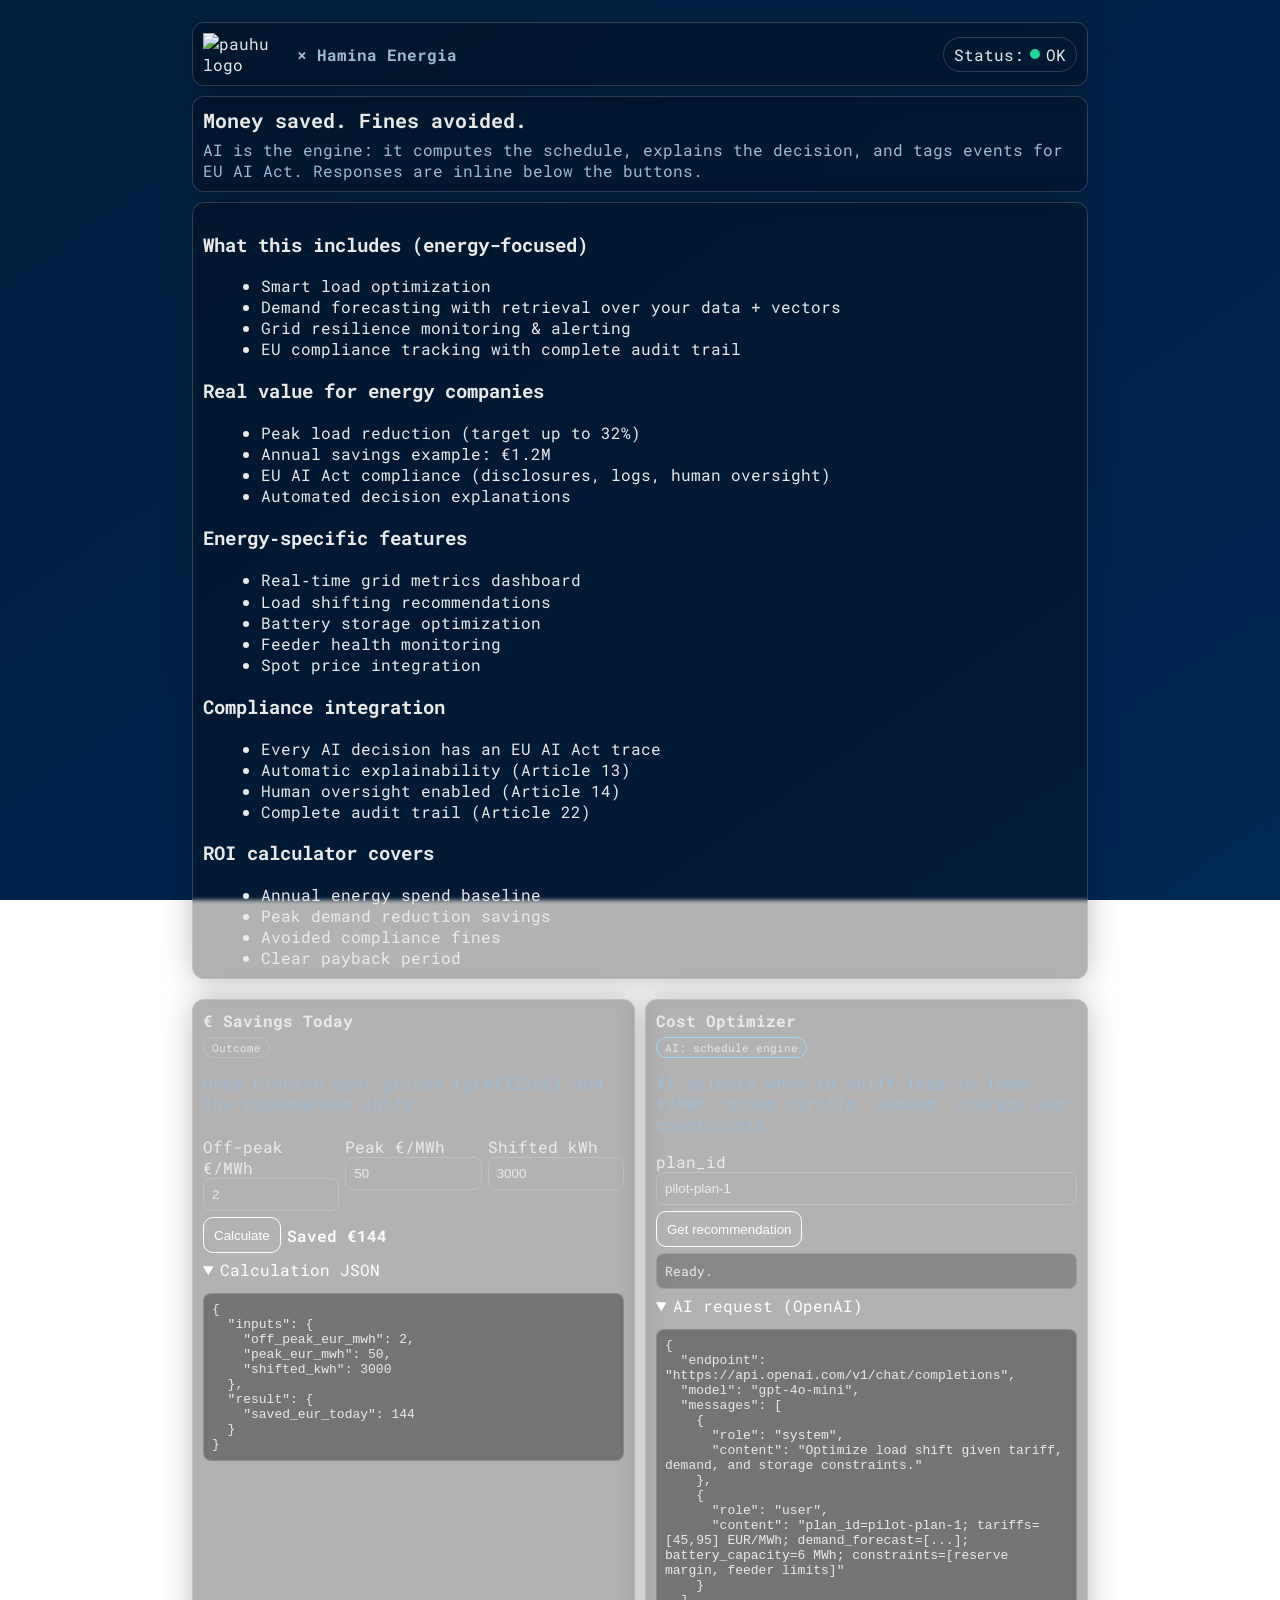
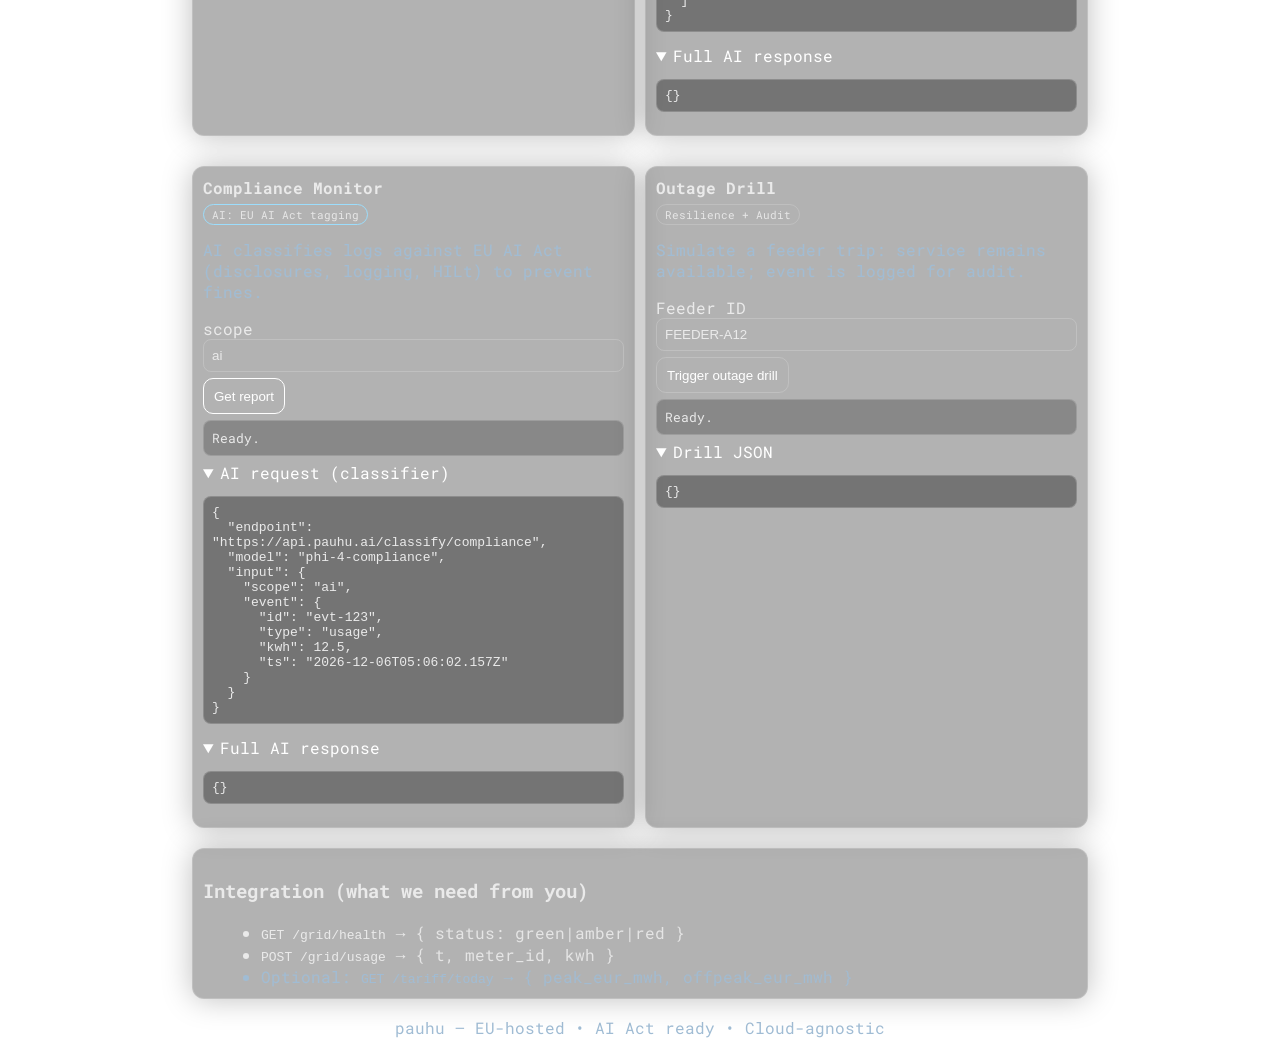
==== haminanenergia/index.html @ bd742d96 "Add files via upload" ====
<!doctype html>
<html lang="en">
<head>
  <meta charset="utf-8">
  <meta name="viewport" content="width=device-width, initial-scale=1">
  <title>pauhu × Hamina Energia — Cost & Compliance Demo</title>
  <meta name="description" content="Only what saves money or prevents fines.">
  <link rel="stylesheet" href="styles.css">
  <link rel="icon" href="/assets/pauhu.ai_brand_mark_nega.png" type="image/png">
  <link href="https://fonts.googleapis.com/css2?family=Roboto+Mono:wght@400;700&display=swap" rel="stylesheet">
</head>
<body>
  <main class="shell">
    <header class="hdr card">
      <div class="brand">
        <img class="logo" src="https://raw.githubusercontent.com/pauhu/demo/main/assets/pauhu.ai_logo_nega.png" alt="pauhu logo">
        <div class="tenant">× Hamina Energia</div>
      </div>
      <div class="badge" id="healthBadge">Status: <span class="dot dot-ok"></span> OK</div>
    </header>

    <section class="hero card">
      <h1>Money saved. Fines avoided.</h1>
      <p class="lead">AI is the engine: it computes the schedule, explains the decision, and tags events for EU AI Act. Responses are inline below the buttons.</p>
    </section>

    <!-- Energy Use Cases & Value -->
    <section class="card">
      <h3>What this includes (energy-focused)</h3>
      <ul class="usecases">
        <li>Smart load optimization</li>
        <li>Demand forecasting with retrieval over your data + vectors</li>
        <li>Grid resilience monitoring & alerting</li>
        <li>EU compliance tracking with complete audit trail</li>
      </ul>
      <h3>Real value for energy companies</h3>
      <ul class="value">
        <li>Peak load reduction (target up to 32%)</li>
        <li>Annual savings example: €1.2M</li>
        <li>EU AI Act compliance (disclosures, logs, human oversight)</li>
        <li>Automated decision explanations</li>
      </ul>
      <h3>Energy‑specific features</h3>
      <ul class="features">
        <li>Real‑time grid metrics dashboard</li>
        <li>Load shifting recommendations</li>
        <li>Battery storage optimization</li>
        <li>Feeder health monitoring</li>
        <li>Spot price integration</li>
      </ul>
      <h3>Compliance integration</h3>
      <ul class="compliance">
        <li>Every AI decision has an EU AI Act trace</li>
        <li>Automatic explainability (Article 13)</li>
        <li>Human oversight enabled (Article 14)</li>
        <li>Complete audit trail (Article 22)</li>
      </ul>
      <h3>ROI calculator covers</h3>
      <ul class="roi">
        <li>Annual energy spend baseline</li>
        <li>Peak demand reduction savings</li>
        <li>Avoided compliance fines</li>
        <li>Clear payback period</li>
      </ul>
    </section>

    <section class="grid">
      <!-- ROI -->
      <div class="mod card">
        <div class="head">
          <h3>€ Savings Today</h3>
          <span class="pill">Outcome</span>
        </div>
        <p class="muted">Uses Finnish spot prices (prefilled) and the recommended shift.</p>
        <div class="row">
          <label>Off-peak €/MWh <input id="priceOff" type="number" step="1" value="2"></label>
          <label>Peak €/MWh <input id="pricePeak" type="number" step="1" value="50"></label>
          <label>Shifted kWh <input id="shiftKwh" type="number" step="10" value="3000"></label>
        </div>
        <div class="actions">
          <button class="btn pri" onclick="calcSavings()">Calculate</button>
          <span id="previewSavings" class="preview"></span>
        </div>
        <details open>
          <summary>Calculation JSON</summary>
          <pre id="savingsOut">{}</pre>
        </details>
      </div>

      <!-- Optimizer -->
      <div class="mod card">
        <div class="head">
          <h3>Cost Optimizer</h3>
          <span class="pill ai">AI: schedule engine</span>
        </div>
        <p class="muted">AI selects when to shift load to lower €/MWh, given tariffs, demand, storage and constraints.</p>
        <label>plan_id <input id="windowId" value="pilot-plan-1"></label>
        <div class="actions">
          <button class="btn pri" onclick="getOptimization()">Get recommendation</button>
        </div>
        <div class="ai-ans" id="optInline">Ready.</div>
        <details open>
          <summary>AI request (OpenAI)</summary>
          <pre id="optReq">{}</pre>
        </details>
        <details open>
          <summary>Full AI response</summary>
          <pre id="outputOpt">{}</pre>
        </details>
      </div>

      <!-- Compliance -->
      <div class="mod card">
        <div class="head">
          <h3>Compliance Monitor</h3>
          <span class="pill ai">AI: EU AI Act tagging</span>
        </div>
        <p class="muted">AI classifies logs against EU AI Act (disclosures, logging, HILt) to prevent fines.</p>
        <label>scope <input id="compScope" value="ai"></label>
        <div class="actions">
          <button class="btn pri" onclick="getCompliance()">Get report</button>
        </div>
        <div class="ai-ans" id="compInline">Ready.</div>
        <details open>
          <summary>AI request (classifier)</summary>
          <pre id="compReq">{}</pre>
        </details>
        <details open>
          <summary>Full AI response</summary>
          <pre id="compOut">{}</pre>
        </details>
      </div>

      <!-- Outage Drill -->
      <div class="mod card">
        <div class="head">
          <h3>Outage Drill</h3>
          <span class="pill">Resilience + Audit</span>
        </div>
        <p class="muted">Simulate a feeder trip: service remains available; event is logged for audit.</p>
        <label>Feeder ID <input id="feederId" value="FEEDER-A12"></label>
        <div class="actions">
          <button class="btn" onclick="triggerOutage()">Trigger outage drill</button>
        </div>
        <div class="ai-ans" id="outageInline">Ready.</div>
        <details open>
          <summary>Drill JSON</summary>
          <pre id="outageOut">{}</pre>
        </details>
      </div>
    </section>

    <section class="card">
      <h3>Integration (what we need from you)</h3>
      <ul class="needs">
        <li><code>GET /grid/health</code> → <span class="hint">{ status: green|amber|red }</span></li>
        <li><code>POST /grid/usage</code> → <span class="hint">{ t, meter_id, kwh }</span></li>
        <li class="muted">Optional: <code>GET /tariff/today</code> → <span class="hint">{ peak_eur_mwh, offpeak_eur_mwh }</span></li>
      </ul>
    </section>

    <footer class="ft">
      <span class="muted">pauhu — EU-hosted • AI Act ready • Cloud-agnostic</span>
    </footer>
  </main>
  <input type="checkbox" id="demoMode" checked style="display:none">
  <script src="script.js"></script>
</body>
</html>
---- haminanenergia/styles.css ----
:root{
  --bg1:#001f3f; --bg2:#002855;
  --glass: rgba(0,0,0,.30);
  --line: rgba(255,255,255,.18);
  --text:#eaeaea; --muted:#a0bcd4; --accent:#ffffff; --ok:#22d69a; --warn:#ffd166; --bad:#ff5c74;
}
*{box-sizing:border-box}
html,body{margin:0;padding:0}
body{
  font-family:'Roboto Mono', monospace;
  background: linear-gradient(145deg,var(--bg1),var(--bg2)); color:var(--text);
  background-attachment: fixed;
}
.shell{max-width: 920px; padding: 12px; width:100%; margin:0 auto}
.card{
  background: var(--glass);
  backdrop-filter: blur(2px);
  border:1px solid var(--line);
  border-radius:12px;
  padding:10px;
  box-shadow:0 0 30px rgba(0,0,0,.25);
  margin:10px 0;
}
.hdr{display:flex;justify-content:space-between;align-items:center}
.brand{display:flex;align-items:center;gap:10px}
.logo{width:84px;height:auto;display:block} /* 3× bigger */
.tenant{color:var(--muted);font-weight:700}
.badge{border:1px solid var(--line);border-radius:999px;padding:6px 10px;display:flex;gap:6px;align-items:center}
.dot{display:inline-block;width:10px;height:10px;border-radius:50%}
.dot-ok{background:var(--ok)} .dot-warn{background:var(--warn)} .dot-bad{background:var(--bad)}

.hero h1{margin:0 0 6px;font-size:20px}
.lead{margin:0;color:var(--muted)}

.grid{display:grid;grid-template-columns:1fr 1fr;gap:10px}
.mod h3{margin:0 0 4px;font-size:16px}
.muted{color:var(--muted)}
label{display:block;margin:6px 0 0}
input{width:100%;padding:8px;border-radius:8px;border:1px solid var(--line);background:transparent;color:var(--text)}
.row{display:grid;grid-template-columns:1fr 1fr 1fr;gap:6px}
.actions{display:flex;gap:6px;align-items:center;flex-wrap:wrap;margin-top:6px}
.preview{color:#fff;opacity:.95;font-weight:700}

.btn{padding:8px 10px;border-radius:10px;border:1px solid var(--line);background:transparent;color:var(--accent);cursor:pointer;min-height:36px}
.btn:hover{background:rgba(255,255,255,.08)}
.btn.pri{border-color:#fff}

.pill{border:1px solid var(--line);border-radius:999px;padding:2px 8px;font-size:11px;opacity:.95}
.pill.ai{border-color:#9adfff}

.ai-ans{margin-top:6px;border:1px solid var(--line);border-radius:8px;padding:8px;background:rgba(0,0,0,.24);font-size:13px}

details{margin-top:6px}
summary{cursor:pointer;color:#fff}
pre{background:rgba(0,0,0,.35);border:1px solid var(--line);padding:8px;border-radius:8px;max-height:40vh;overflow:auto;white-space:pre-wrap;word-break:break-word}

.needs,.usecases,.value,.features,.compliance,.roi{margin:6px 0 0 18px}
.hint{opacity:.9}

.ft{display:flex;justify-content:center;padding:8px;margin:6px 0;color:var(--muted)}

@media (max-width: 860px){
  .grid{grid-template-columns:1fr 1fr}
  .row{grid-template-columns:1fr 1fr;gap:6px}
}
@media (max-width: 640px){
  .grid{grid-template-columns:1fr}
  .row{grid-template-columns:1fr}
  .logo{width:72px} /* slightly smaller on small screens */
  .badge{padding:4px 8px}
}
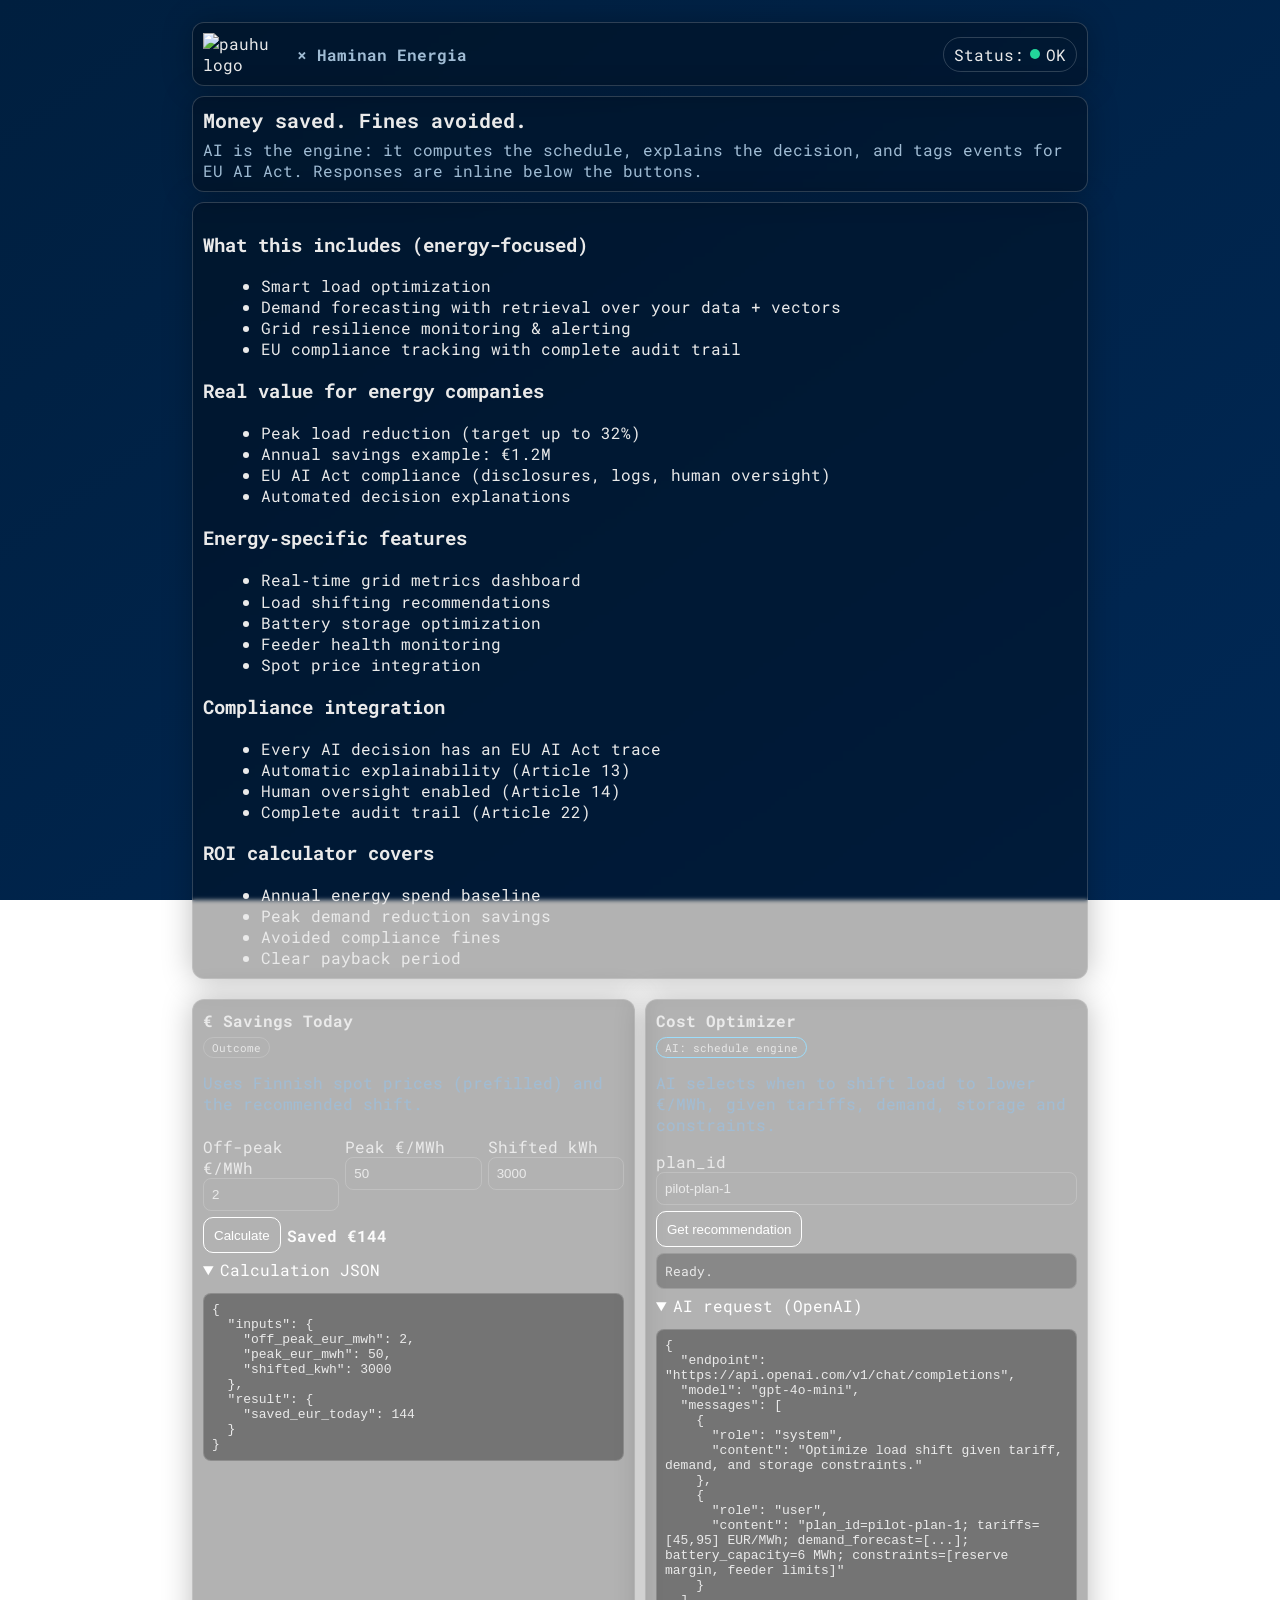
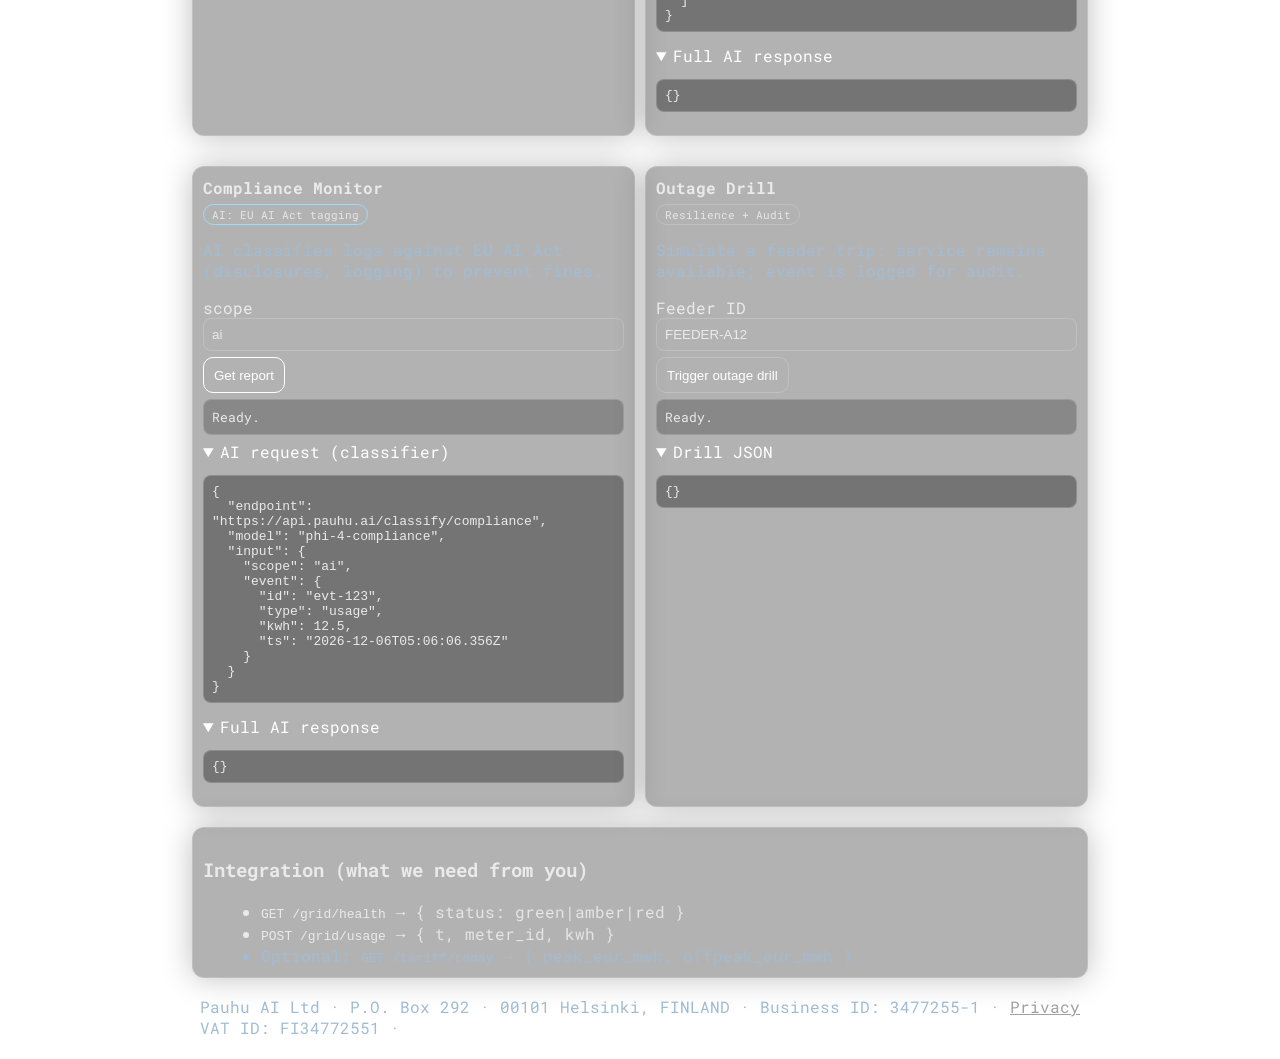
==== commit 208e8bff: "Update index.html" ====
--- a/haminanenergia/index.html
+++ b/haminanenergia/index.html
@@ -3,7 +3,7 @@
 <head>
   <meta charset="utf-8">
   <meta name="viewport" content="width=device-width, initial-scale=1">
-  <title>pauhu × Hamina Energia — Cost & Compliance Demo</title>
+  <title>Pauhu & Haminan Energia — Cost & Compliance Demo</title>
   <meta name="description" content="Only what saves money or prevents fines.">
   <link rel="stylesheet" href="styles.css">
   <link rel="icon" href="/assets/pauhu.ai_brand_mark_nega.png" type="image/png">
@@ -14,7 +14,7 @@
     <header class="hdr card">
       <div class="brand">
         <img class="logo" src="https://raw.githubusercontent.com/pauhu/demo/main/assets/pauhu.ai_logo_nega.png" alt="pauhu logo">
-        <div class="tenant">× Hamina Energia</div>
+        <div class="tenant">× Haminan Energia</div>
       </div>
       <div class="badge" id="healthBadge">Status: <span class="dot dot-ok"></span> OK</div>
     </header>
@@ -115,7 +115,7 @@
           <h3>Compliance Monitor</h3>
           <span class="pill ai">AI: EU AI Act tagging</span>
         </div>
-        <p class="muted">AI classifies logs against EU AI Act (disclosures, logging, HILt) to prevent fines.</p>
+        <p class="muted">AI classifies logs against EU AI Act (disclosures, logging) to prevent fines.</p>
         <label>scope <input id="compScope" value="ai"></label>
         <div class="actions">
           <button class="btn pri" onclick="getCompliance()">Get report</button>
@@ -160,7 +160,8 @@
     </section>
 
     <footer class="ft">
-      <span class="muted">pauhu — EU-hosted • AI Act ready • Cloud-agnostic</span>
+      Pauhu AI Ltd · P.O. Box 292 · 00101 Helsinki, FINLAND · Business ID: 3477255-1 · VAT ID: FI34772551 ·
+      <a href="/legal/privacy-policy.html" style="color: #a0a0a0; text-decoration: underline;">Privacy</a>
     </footer>
   </main>
   <input type="checkbox" id="demoMode" checked style="display:none">
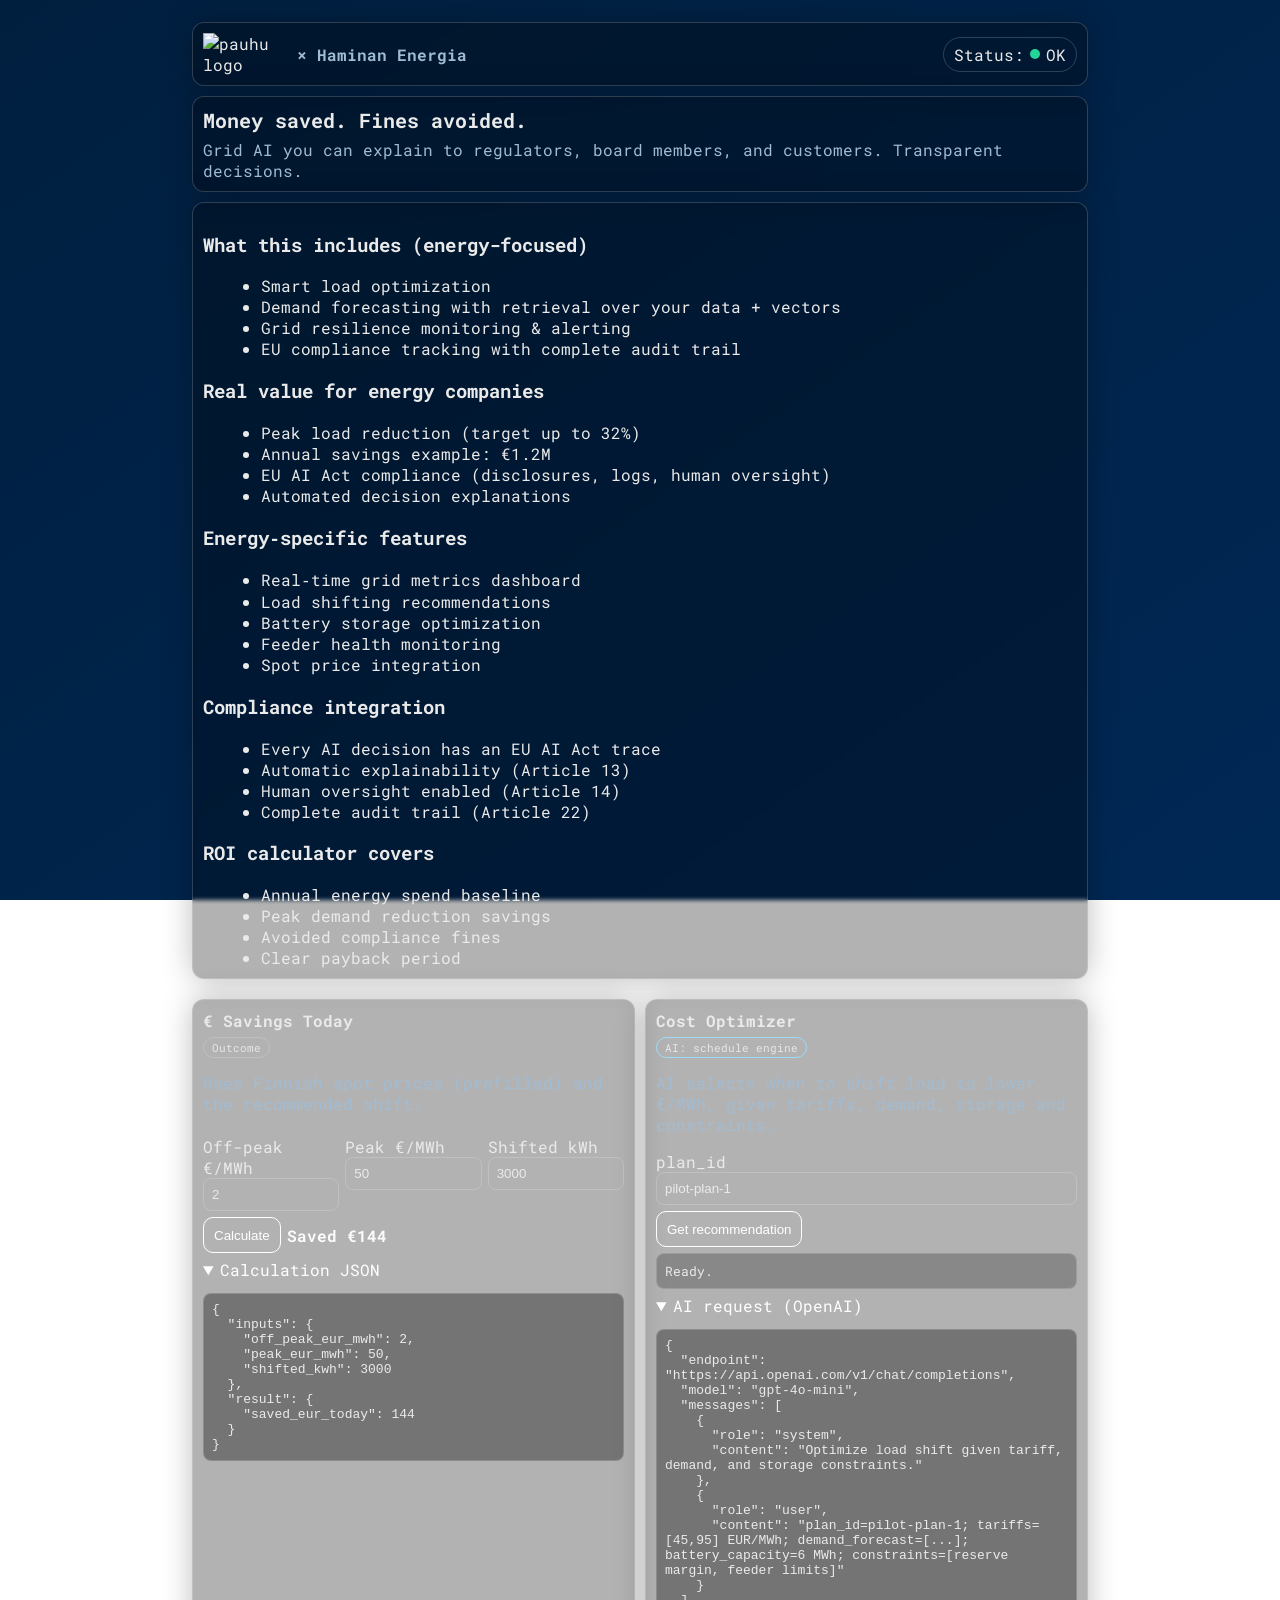
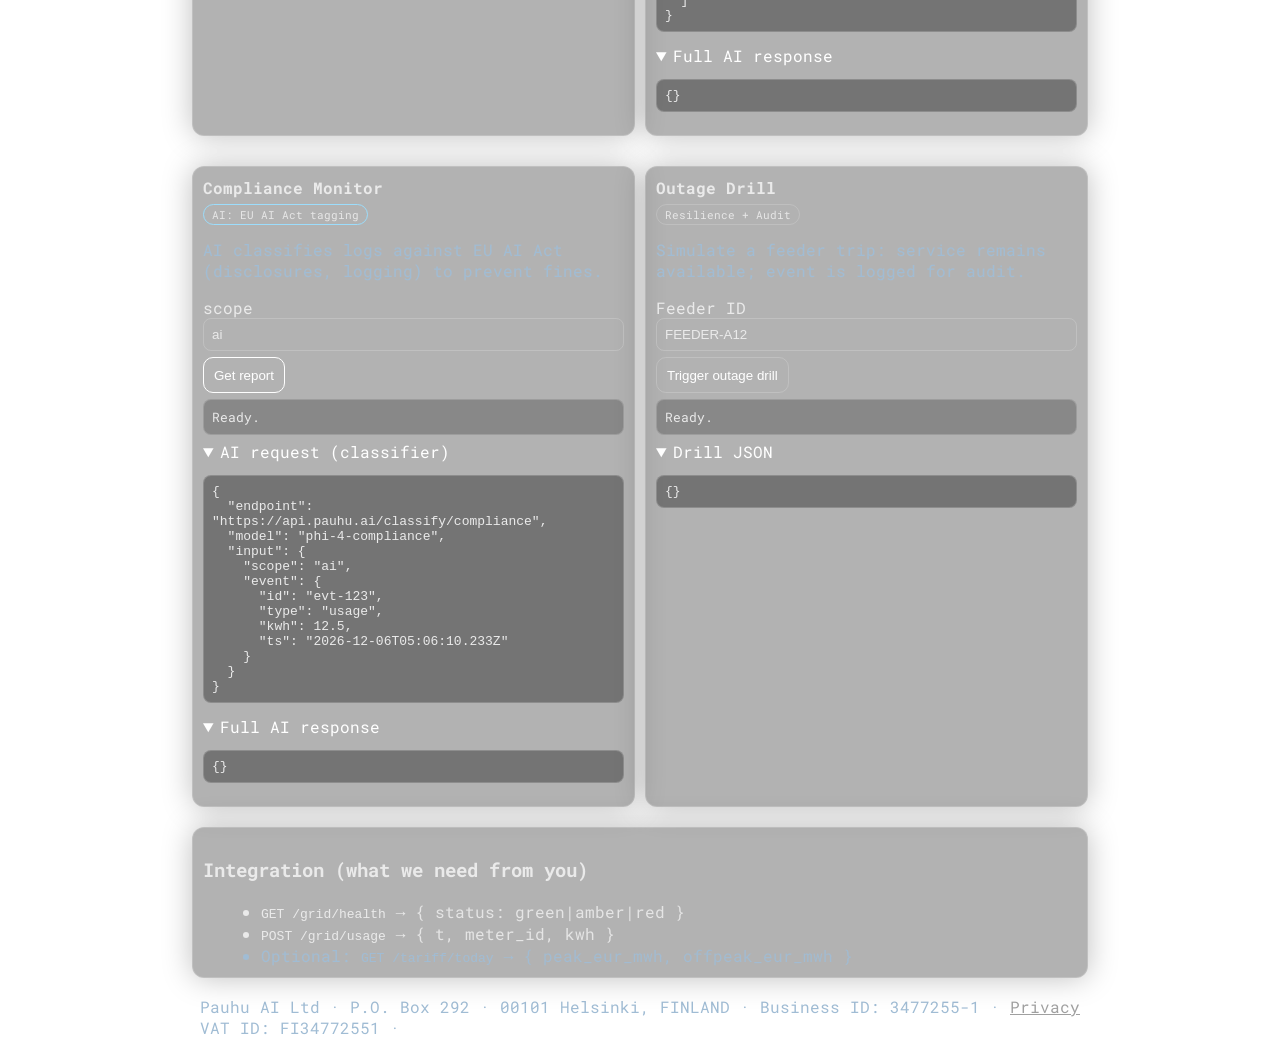
==== commit b8e95852: "Update index.html" ====
--- a/haminanenergia/index.html
+++ b/haminanenergia/index.html
@@ -21,7 +21,8 @@
 
     <section class="hero card">
       <h1>Money saved. Fines avoided.</h1>
-      <p class="lead">AI is the engine: it computes the schedule, explains the decision, and tags events for EU AI Act. Responses are inline below the buttons.</p>
+      <p class="lead">Grid AI you can explain to regulators, board members, and customers. Transparent 
+  decisions.</p>
     </section>
 
     <!-- Energy Use Cases & Value -->
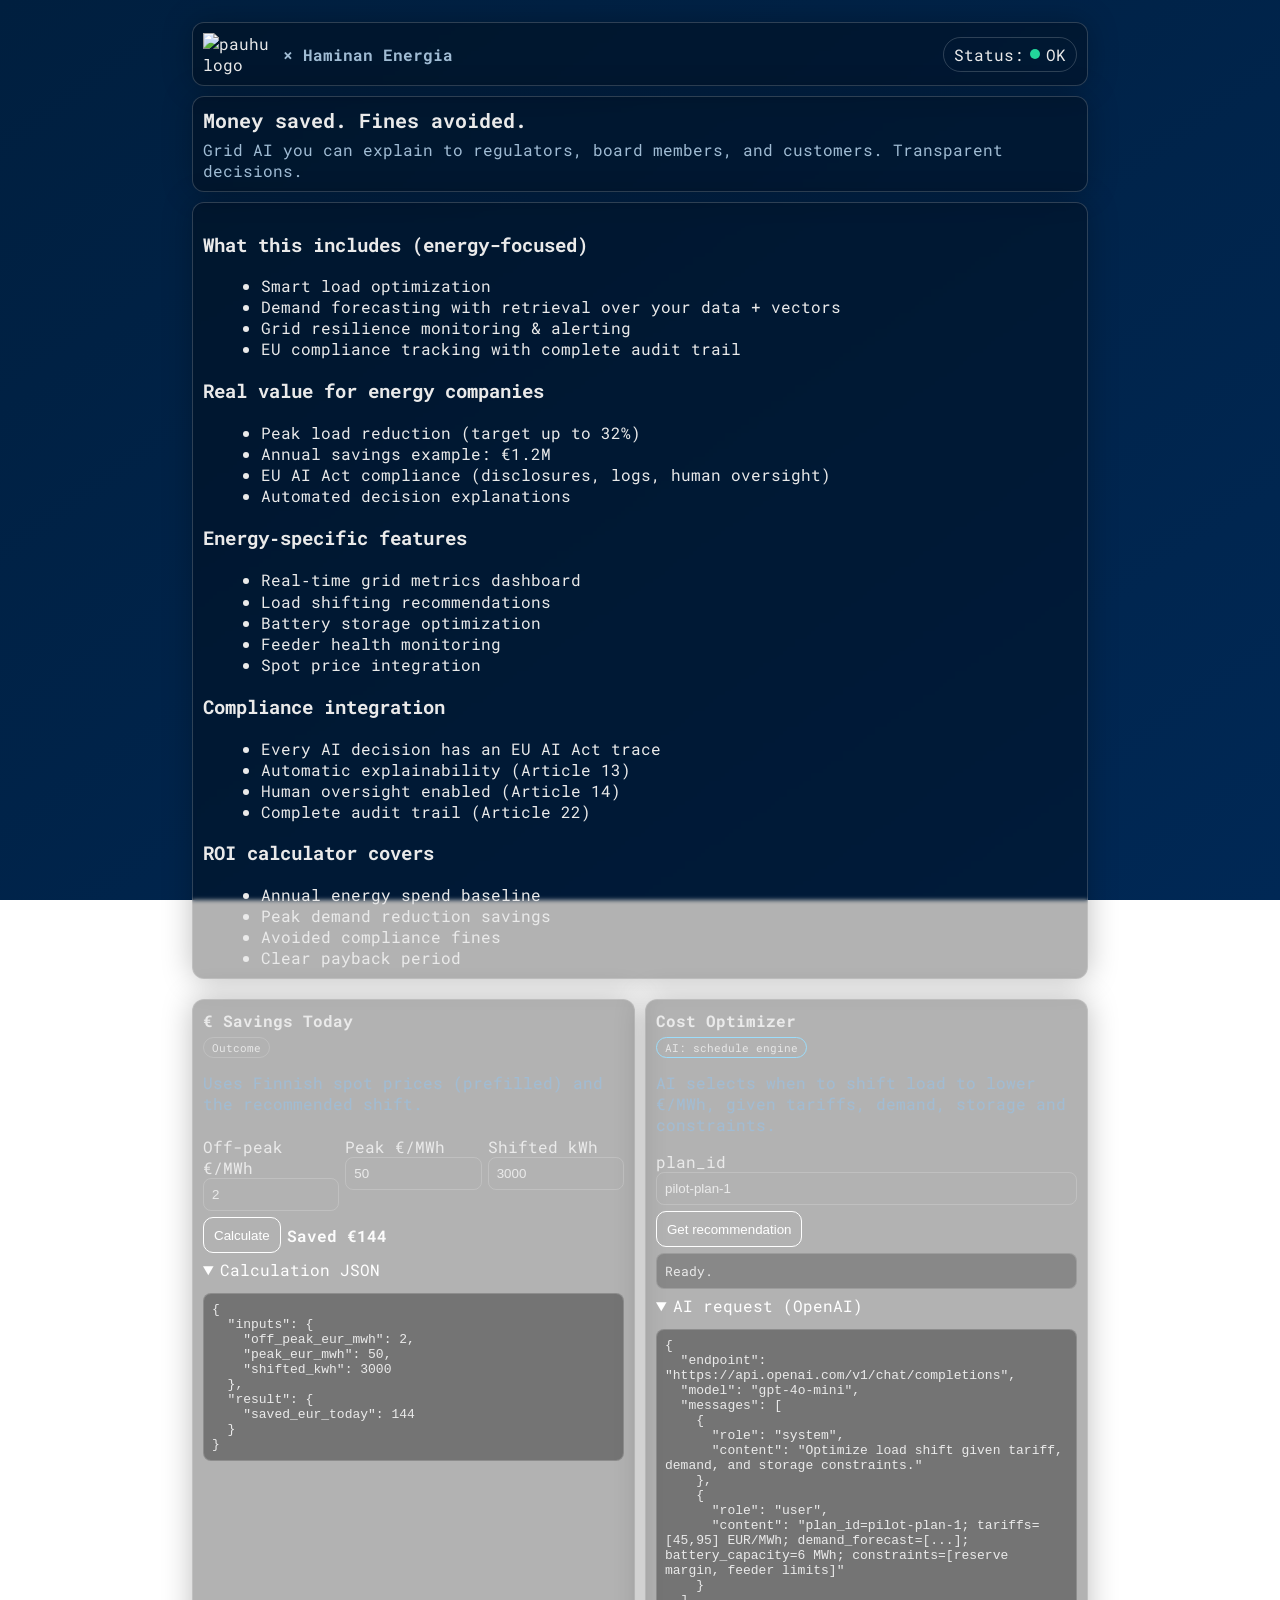
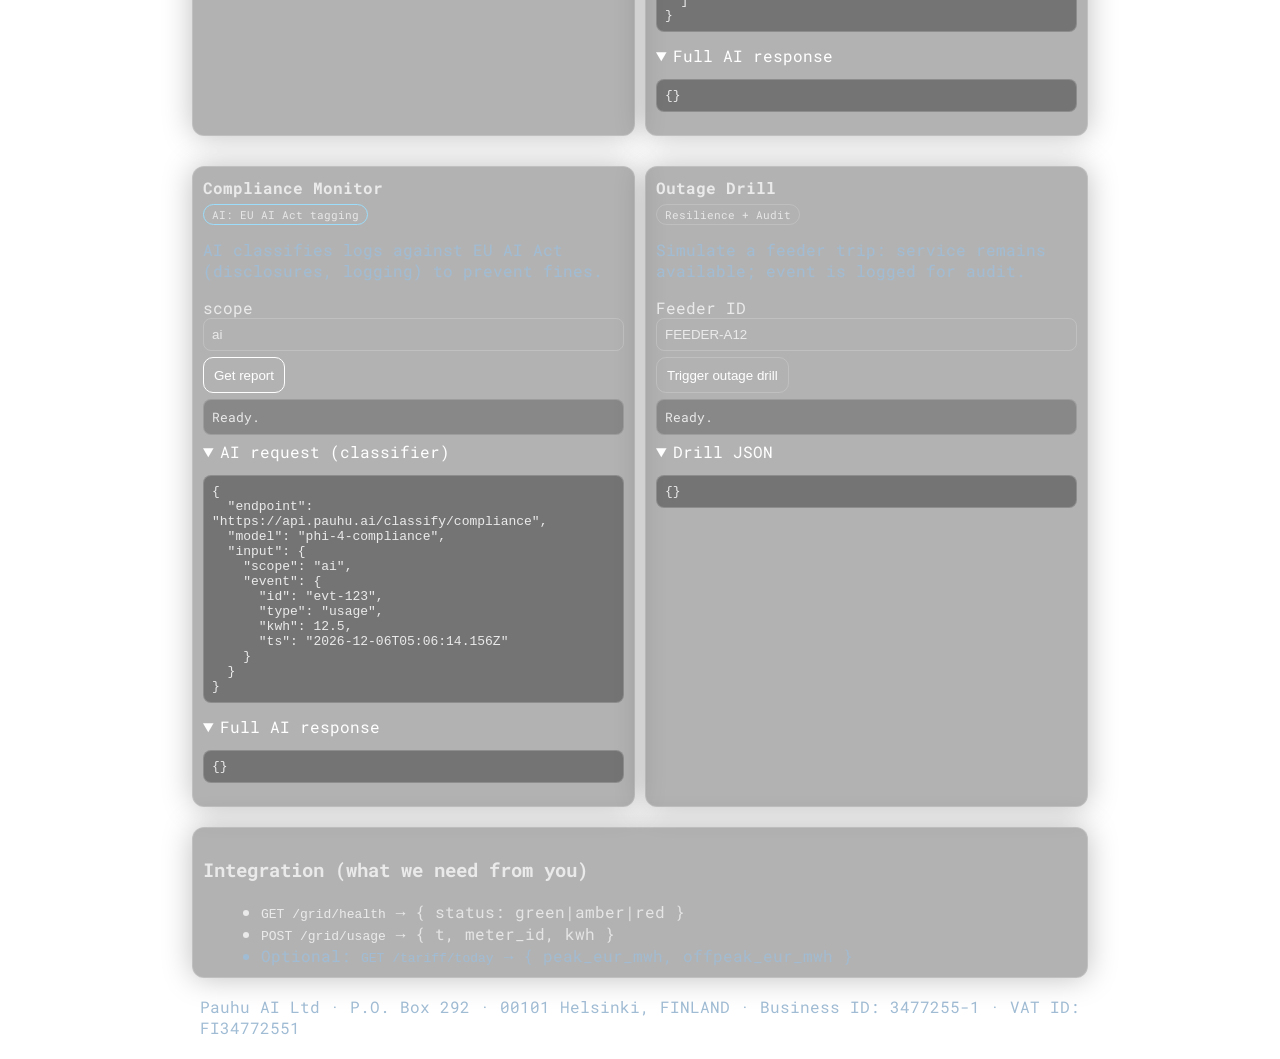
==== commit 7b3ca835: "Update index.html" ====
--- a/haminanenergia/index.html
+++ b/haminanenergia/index.html
@@ -161,8 +161,7 @@
     </section>
 
     <footer class="ft">
-      Pauhu AI Ltd · P.O. Box 292 · 00101 Helsinki, FINLAND · Business ID: 3477255-1 · VAT ID: FI34772551 ·
-      <a href="/legal/privacy-policy.html" style="color: #a0a0a0; text-decoration: underline;">Privacy</a>
+      Pauhu AI Ltd · P.O. Box 292 · 00101 Helsinki, FINLAND · Business ID: 3477255-1 · VAT ID: FI34772551
     </footer>
   </main>
   <input type="checkbox" id="demoMode" checked style="display:none">
--- a/haminanenergia/styles.css
+++ b/haminanenergia/styles.css
@@ -23,7 +23,7 @@
 }
 .hdr{display:flex;justify-content:space-between;align-items:center}
 .brand{display:flex;align-items:center;gap:10px}
-.logo{width:84px;height:auto;display:block} /* 3× bigger */
+.logo{width:70px;height:auto;display:block} /* 3× bigger */
 .tenant{color:var(--muted);font-weight:700}
 .badge{border:1px solid var(--line);border-radius:999px;padding:6px 10px;display:flex;gap:6px;align-items:center}
 .dot{display:inline-block;width:10px;height:10px;border-radius:50%}
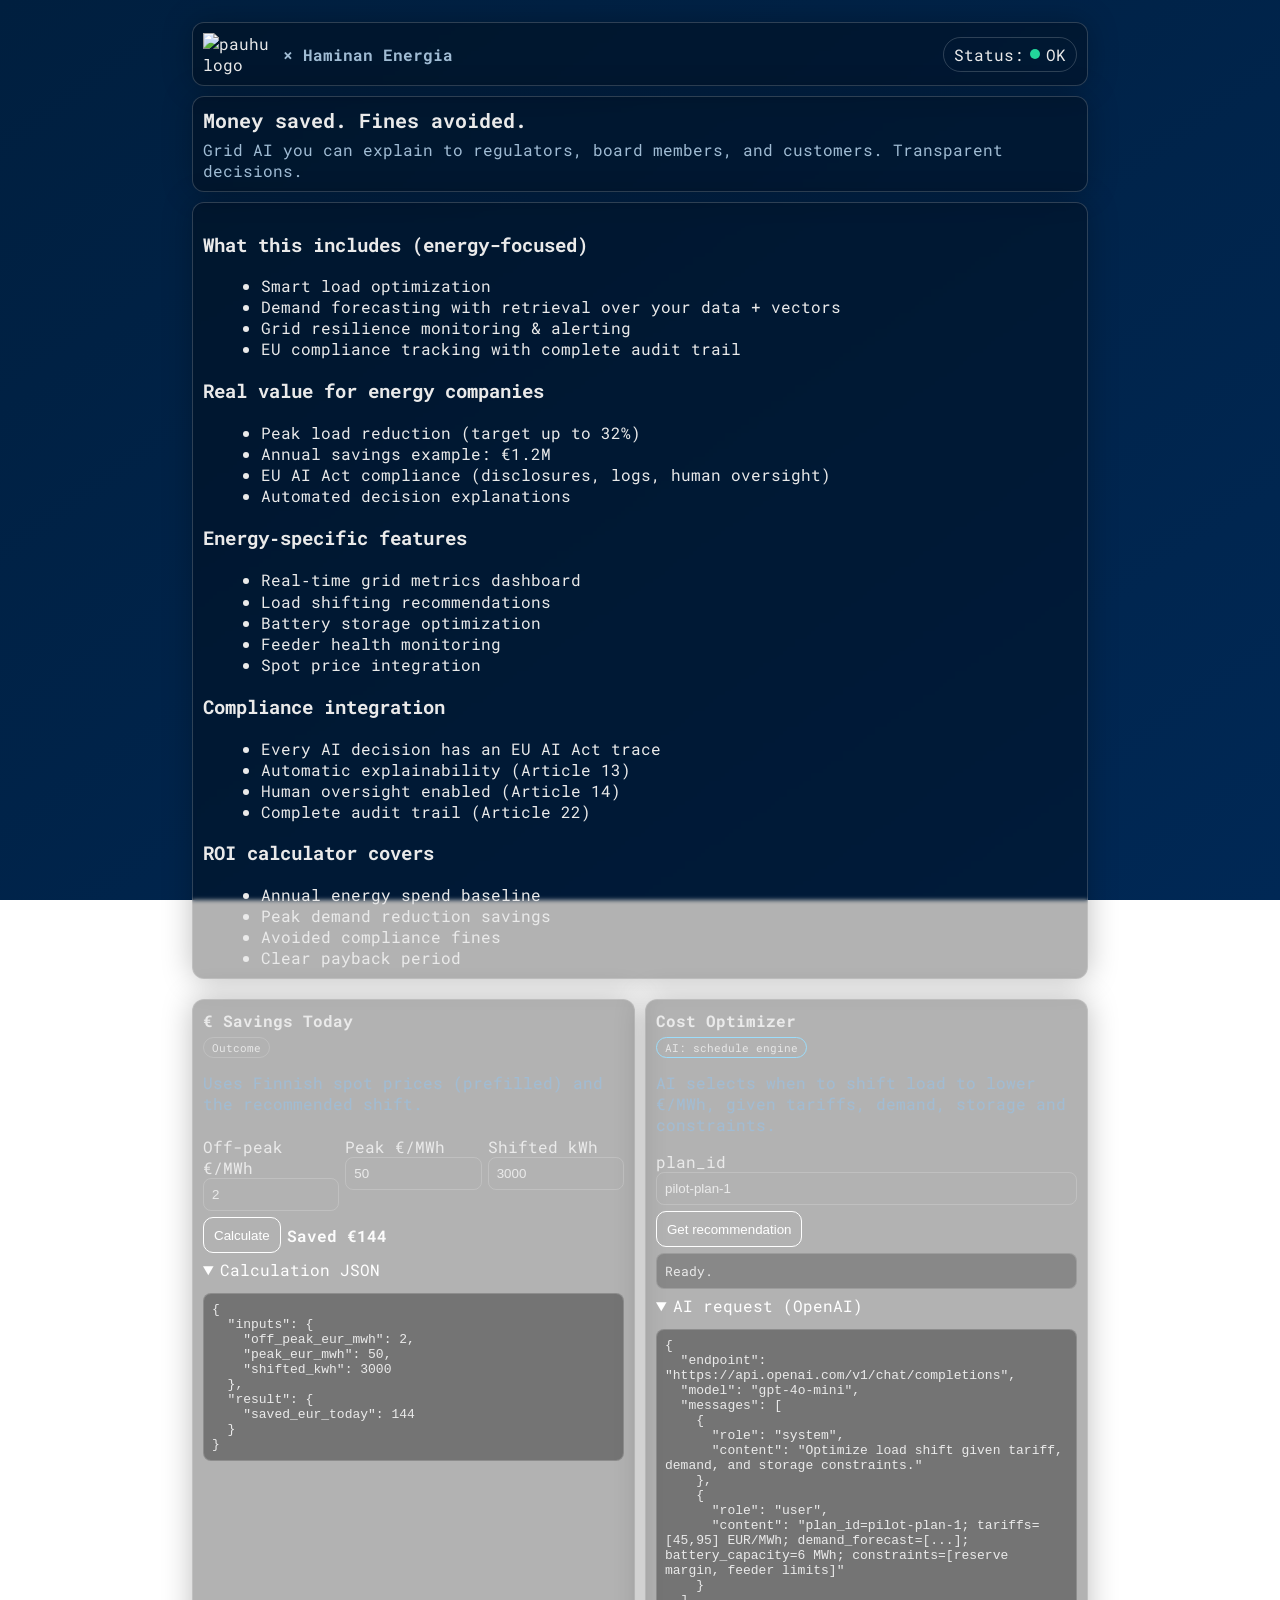
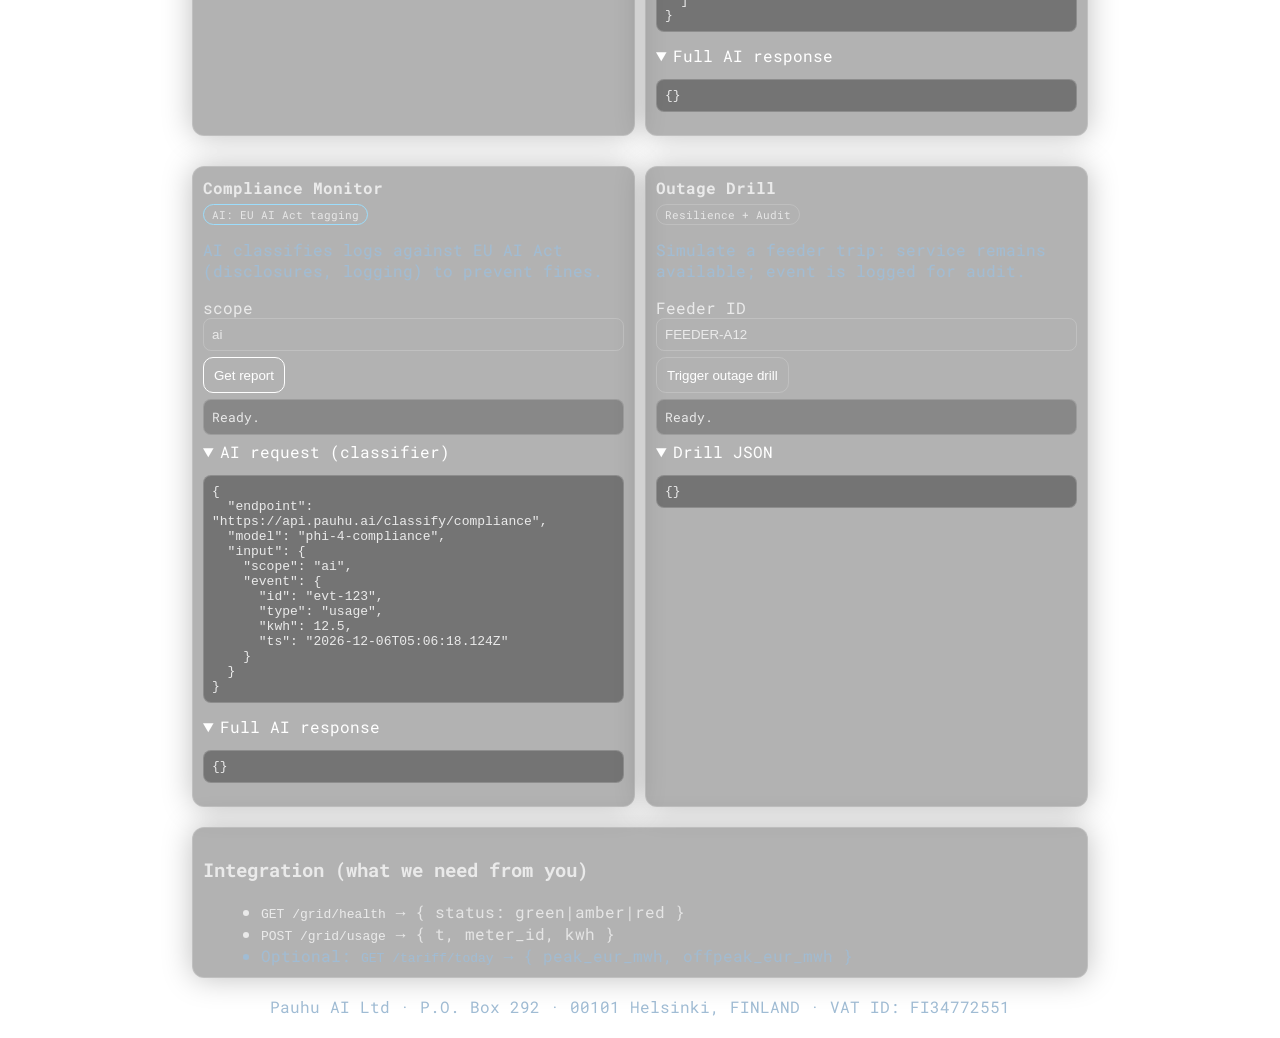
==== commit 8b156589: "Update index.html" ====
--- a/haminanenergia/index.html
+++ b/haminanenergia/index.html
@@ -161,7 +161,7 @@
     </section>
 
     <footer class="ft">
-      Pauhu AI Ltd · P.O. Box 292 · 00101 Helsinki, FINLAND · Business ID: 3477255-1 · VAT ID: FI34772551
+      Pauhu AI Ltd · P.O. Box 292 · 00101 Helsinki, FINLAND · VAT ID: FI34772551
     </footer>
   </main>
   <input type="checkbox" id="demoMode" checked style="display:none">
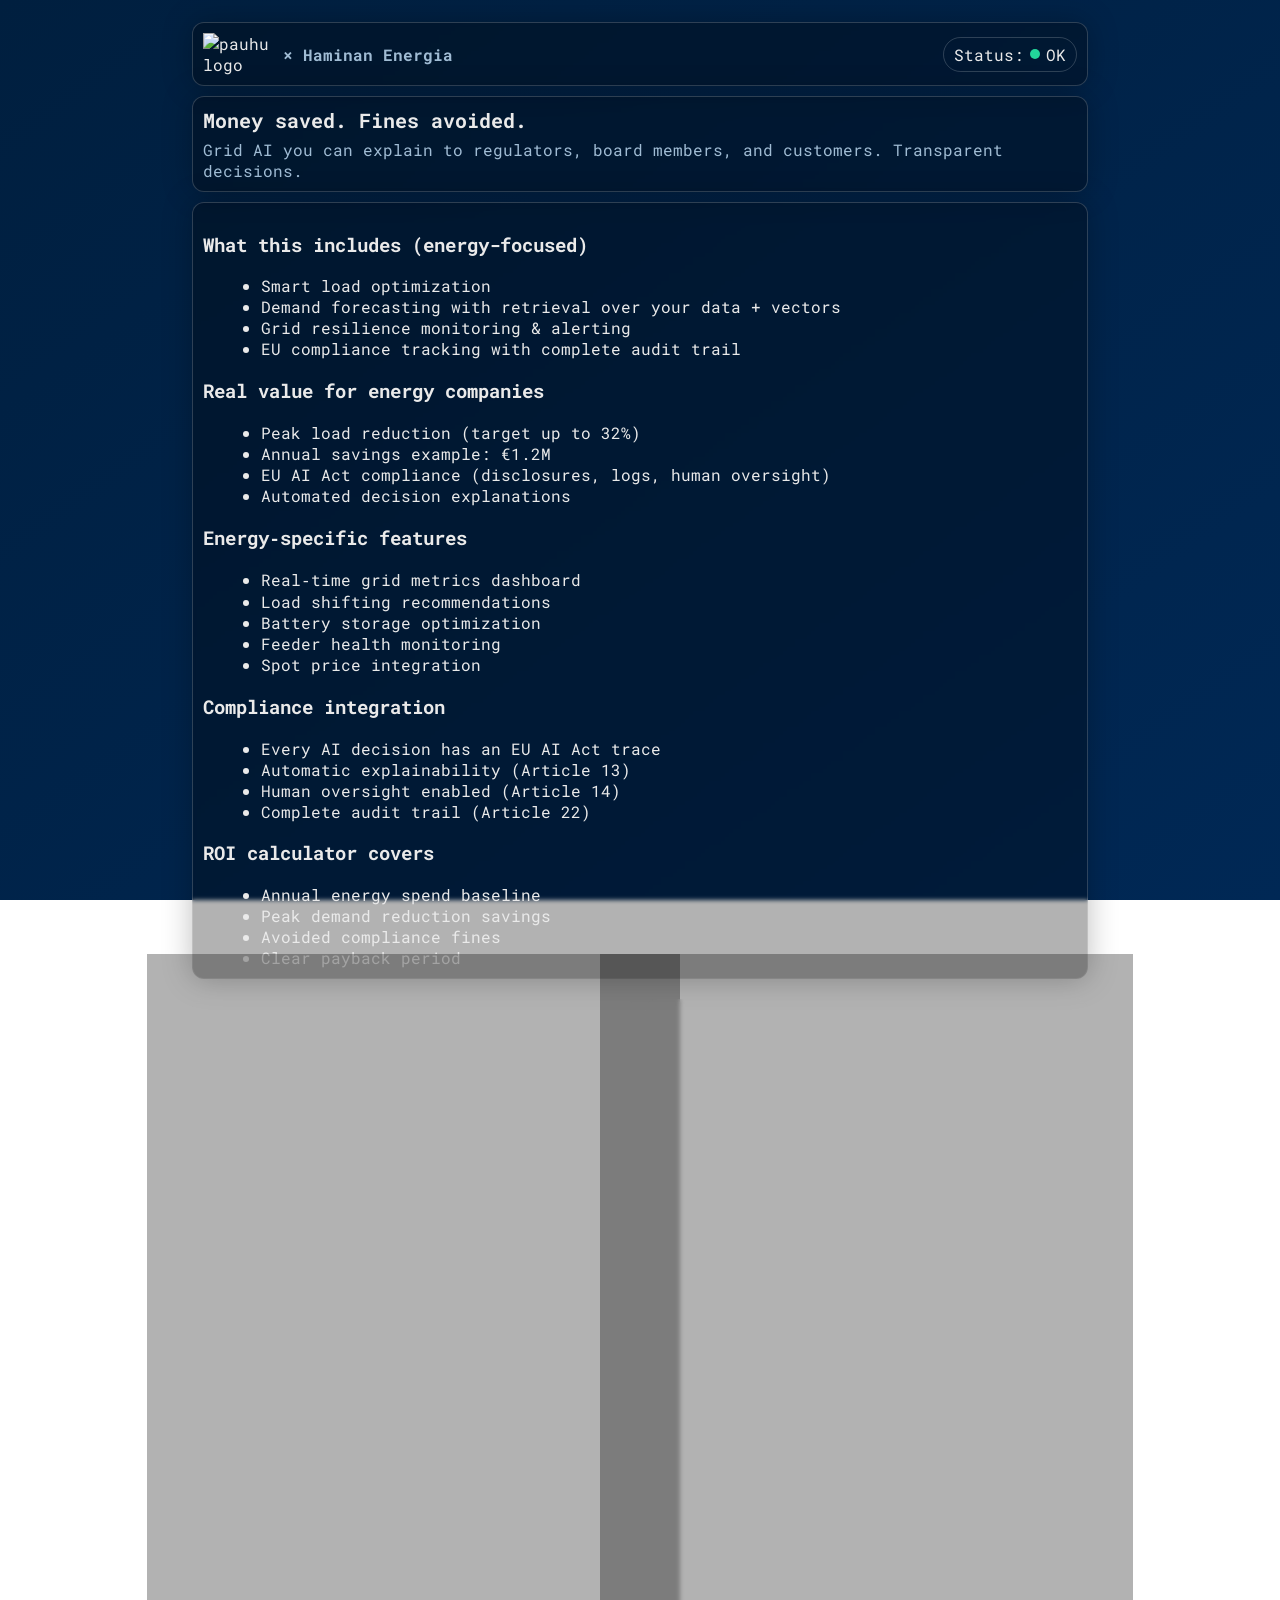
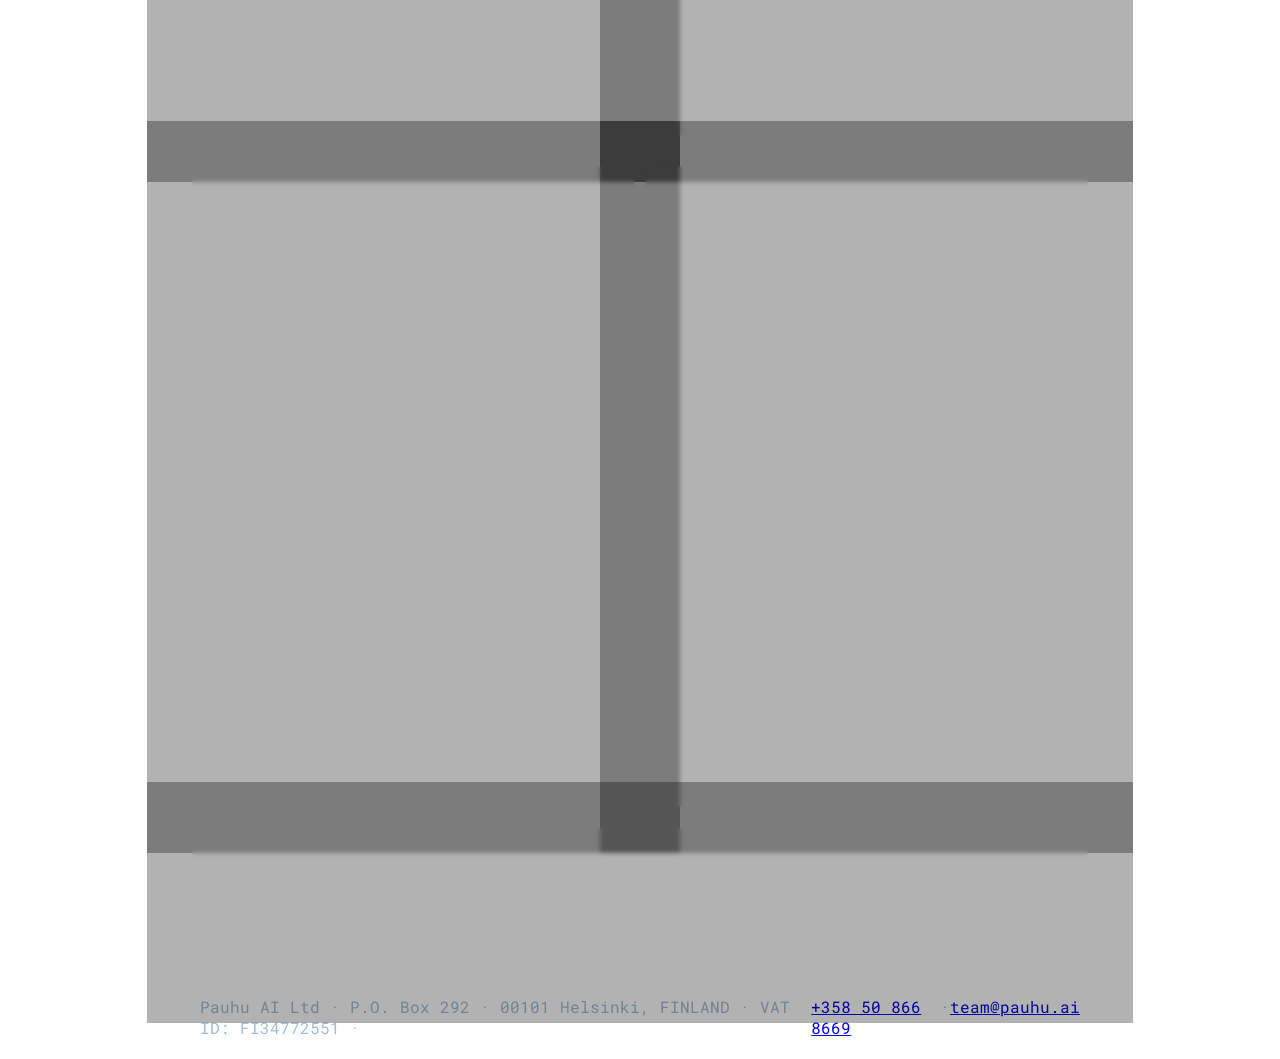
==== commit bbd8ef4a: "Update index.html" ====
--- a/haminanenergia/index.html
+++ b/haminanenergia/index.html
@@ -161,7 +161,8 @@
     </section>
 
     <footer class="ft">
-      Pauhu AI Ltd · P.O. Box 292 · 00101 Helsinki, FINLAND · VAT ID: FI34772551
+      Pauhu AI Ltd · P.O. Box 292 · 00101 Helsinki, FINLAND · VAT ID: FI34772551 ·<a href="tel:+358508668669">+358 50 866 8669</a> · 
+<a href="mailto:team@pauhu.ai">team@pauhu.ai</a>
     </footer>
   </main>
   <input type="checkbox" id="demoMode" checked style="display:none">
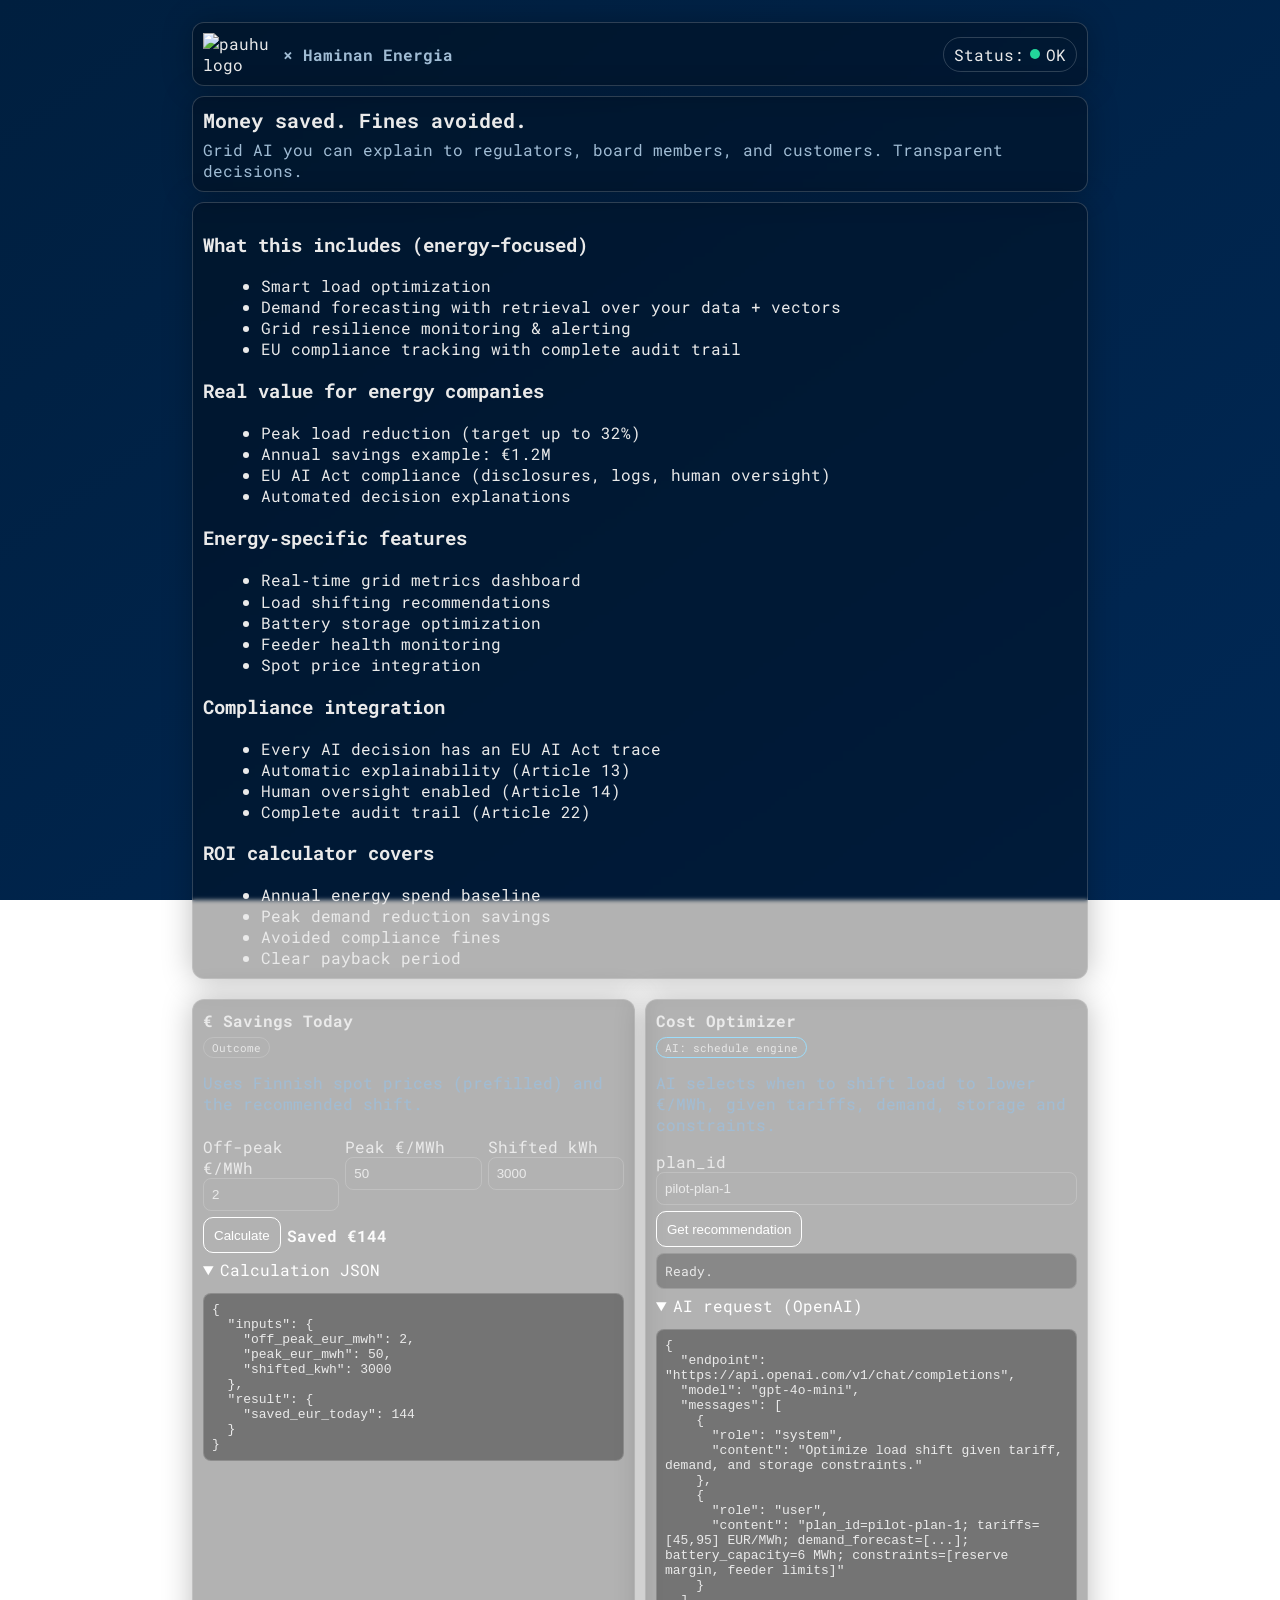
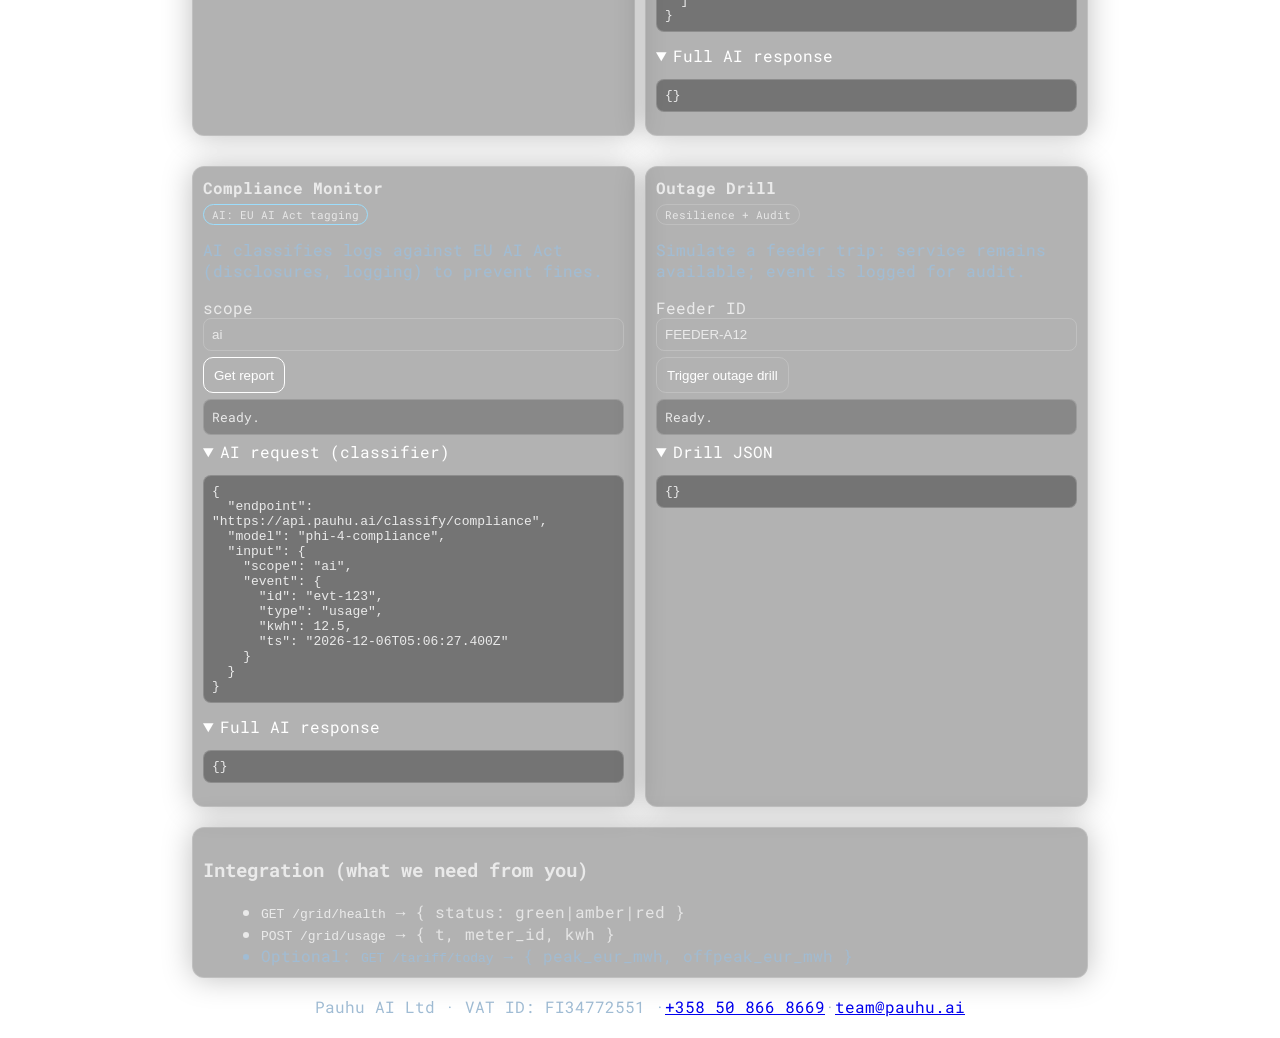
==== commit 236fcacc: "Update index.html" ====
--- a/haminanenergia/index.html
+++ b/haminanenergia/index.html
@@ -161,8 +161,7 @@
     </section>
 
     <footer class="ft">
-      Pauhu AI Ltd · P.O. Box 292 · 00101 Helsinki, FINLAND · VAT ID: FI34772551 ·<a href="tel:+358508668669">+358 50 866 8669</a> · 
-<a href="mailto:team@pauhu.ai">team@pauhu.ai</a>
+      Pauhu AI Ltd · VAT ID: FI34772551 ·<a href="tel:+358508668669">+358 50 866 8669</a> · <a href="mailto:team@pauhu.ai">team@pauhu.ai</a>
     </footer>
   </main>
   <input type="checkbox" id="demoMode" checked style="display:none">
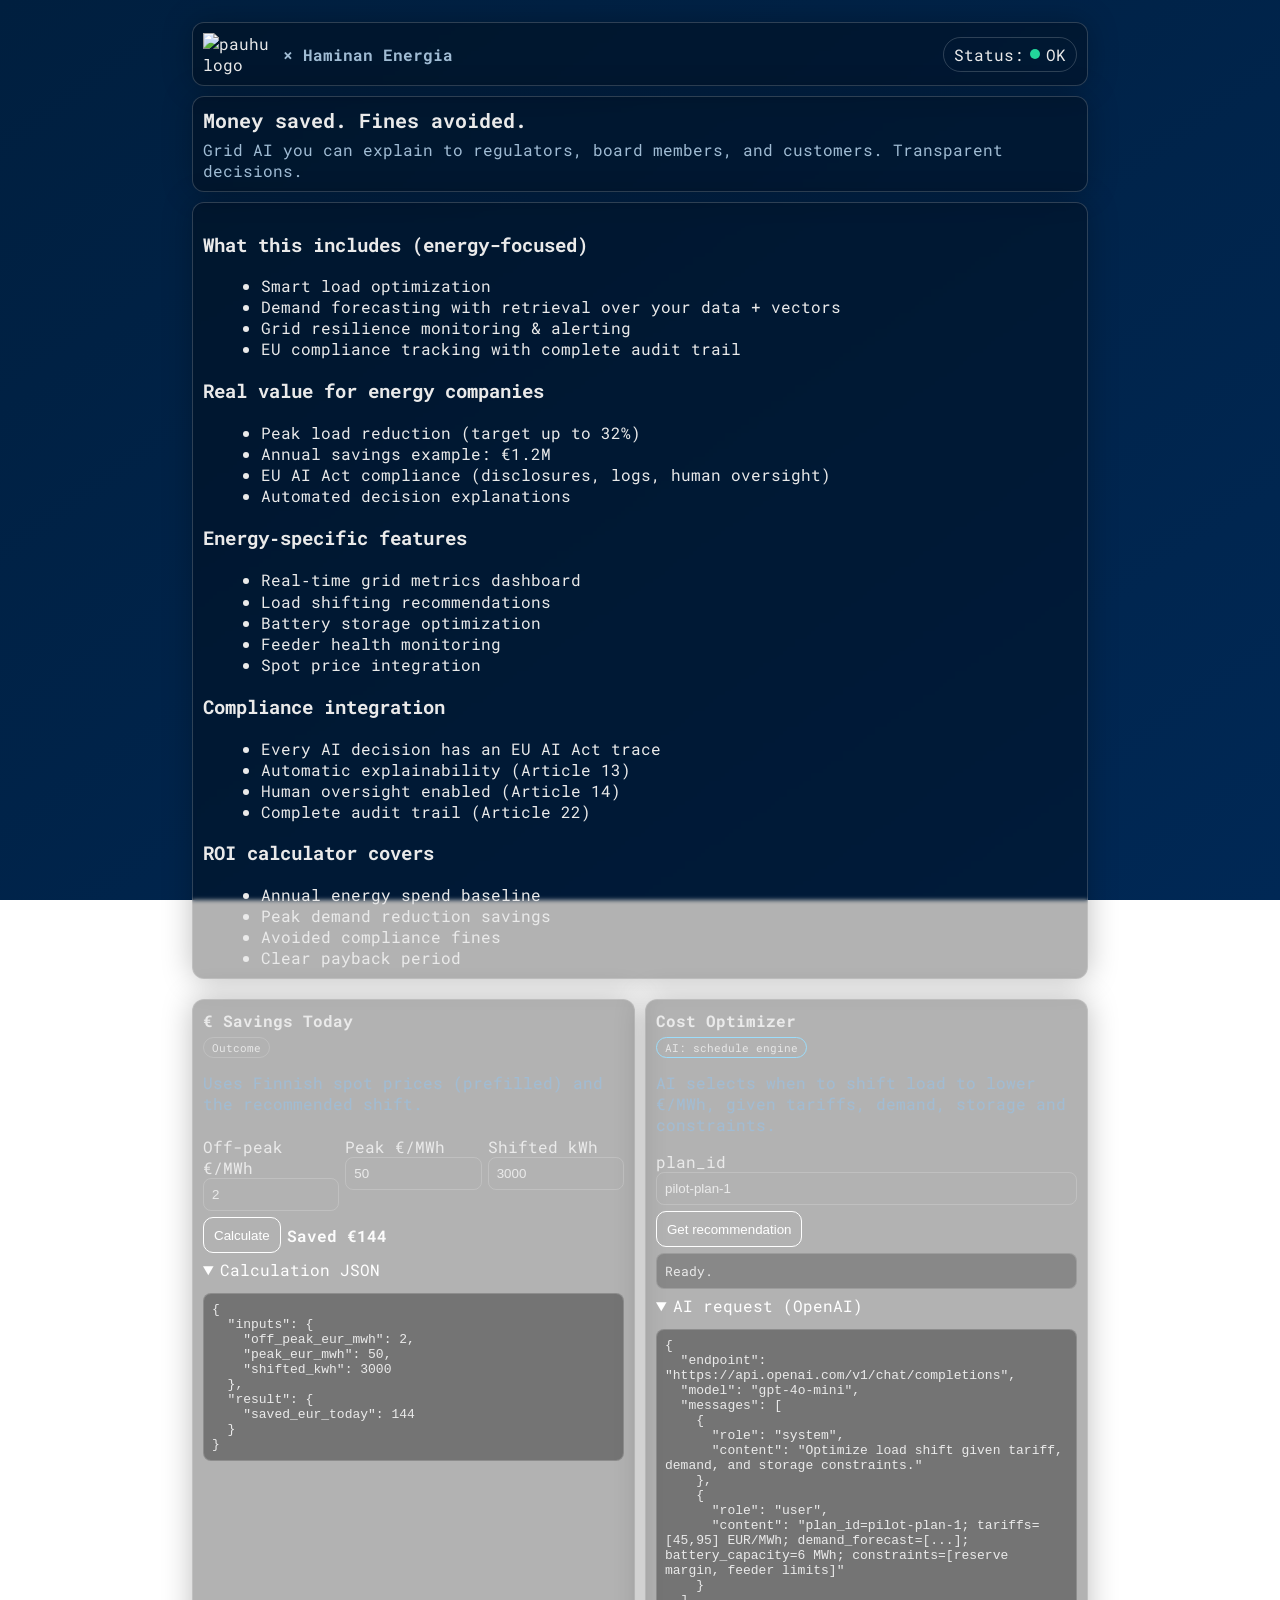
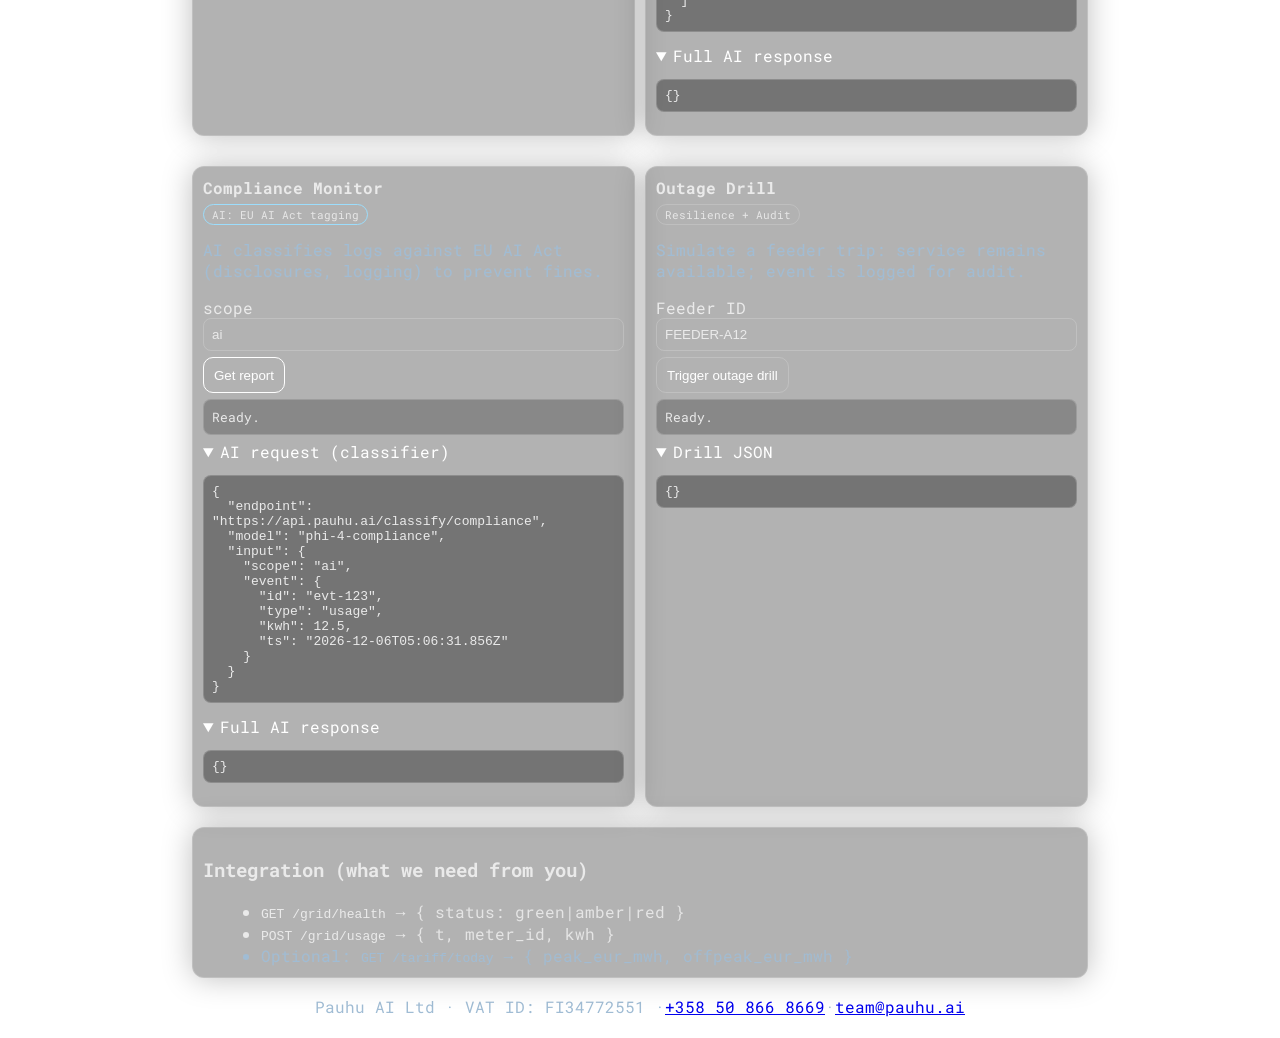
==== commit e1e138b0: "Update index.html" ====
--- a/haminanenergia/index.html
+++ b/haminanenergia/index.html
@@ -161,7 +161,7 @@
     </section>
 
     <footer class="ft">
-      Pauhu AI Ltd · VAT ID: FI34772551 ·<a href="tel:+358508668669">+358 50 866 8669</a> · <a href="mailto:team@pauhu.ai">team@pauhu.ai</a>
+      Pauhu AI Ltd · VAT ID: FI34772551 · <a href="tel:+358508668669">+358 50 866 8669</a> · <a href="mailto:team@pauhu.ai">team@pauhu.ai</a>
     </footer>
   </main>
   <input type="checkbox" id="demoMode" checked style="display:none">
